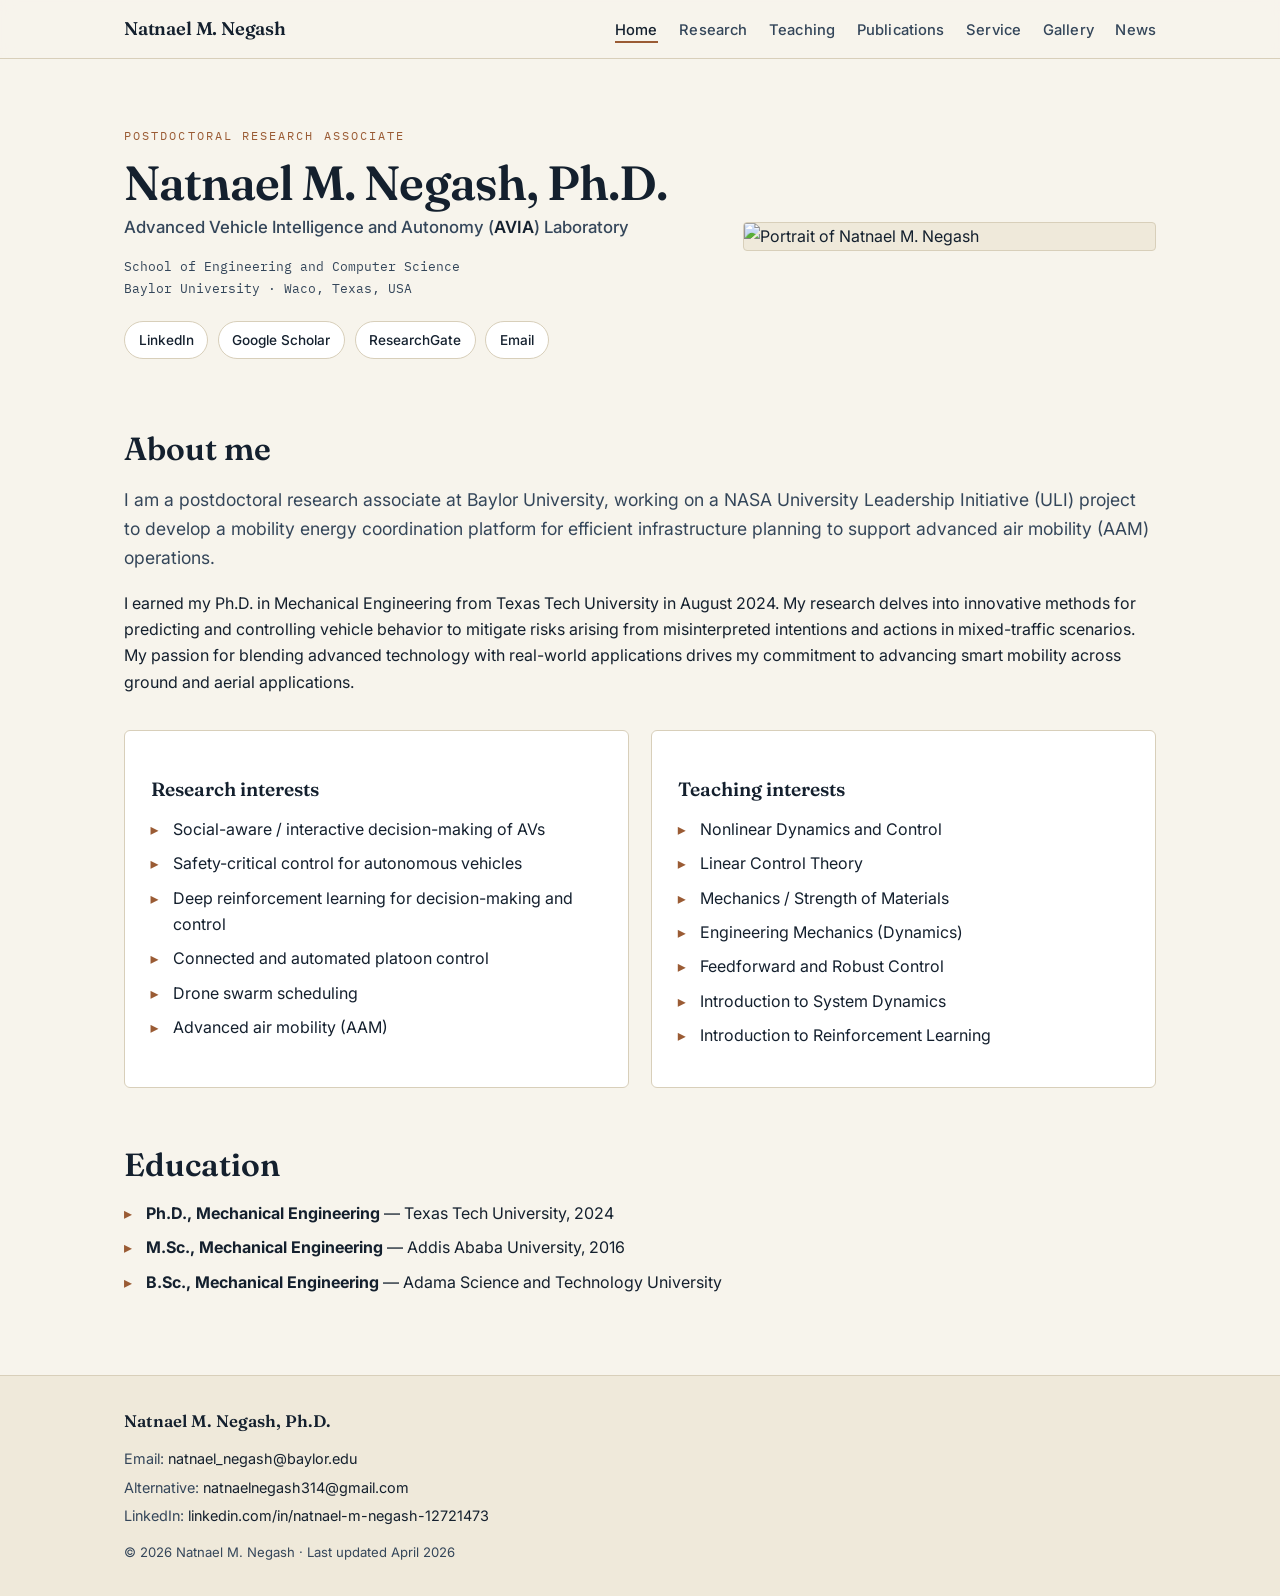
==== index.html @ 44848c96 "Add files via upload" ====
<!DOCTYPE html>
<html lang="en">
<head>
  <meta charset="UTF-8" />
  <meta name="viewport" content="width=device-width, initial-scale=1.0" />
  <title>Natnael M. Negash, Ph.D.</title>
  <meta name="description" content="Natnael M. Negash, Ph.D. — Postdoctoral Research Associate at Baylor University. Autonomous vehicles, safety-critical control, and advanced air mobility." />
  <link rel="preconnect" href="https://fonts.googleapis.com" />
  <link rel="preconnect" href="https://fonts.gstatic.com" crossorigin />
  <link href="https://fonts.googleapis.com/css2?family=Fraunces:opsz,wght@9..144,400;9..144,600&family=Inter:wght@400;500;600&family=IBM+Plex+Mono:wght@400;600&display=swap" rel="stylesheet" />
  <link rel="stylesheet" href="style.css" />
</head>
<body data-page="index.html">

  <main>
    <section class="hero">
      <div>
        <p class="eyebrow">Postdoctoral Research Associate</p>
        <h1>Natnael M. Negash, Ph.D.</h1>
        <p class="role">Advanced Vehicle Intelligence and Autonomy (<strong>AVIA</strong>) Laboratory</p>
        <p class="affil">
          School of Engineering and Computer Science<br />
          Baylor University · Waco, Texas, USA
        </p>
        <div class="social">
          <a href="https://www.linkedin.com/in/natnael-m-negash-12721473/" target="_blank" rel="noopener">LinkedIn</a>
          <a href="https://scholar.google.com/citations?hl=en&user=de8_IgUAAAAJ" target="_blank" rel="noopener">Google Scholar</a>
          <a href="https://www.researchgate.net/profile/Natnael-Negash" target="_blank" rel="noopener">ResearchGate</a>
          <a href="mailto:natnael_negash@baylor.edu">Email</a>
        </div>
      </div>
      <img class="hero-portrait"
        src="https://lh3.googleusercontent.com/sitesv/[base64]w1280"
        alt="Portrait of Natnael M. Negash" />
    </section>

    <section>
      <h2>About me</h2>
      <p class="lead">
        I am a postdoctoral research associate at Baylor University, working on a NASA University
        Leadership Initiative (ULI) project to develop a mobility energy coordination platform for
        efficient infrastructure planning to support advanced air mobility (AAM) operations.
      </p>
      <p>
        I earned my Ph.D. in Mechanical Engineering from Texas Tech University in August 2024. My
        research delves into innovative methods for predicting and controlling vehicle behavior to
        mitigate risks arising from misinterpreted intentions and actions in mixed-traffic scenarios.
        My passion for blending advanced technology with real-world applications drives my commitment
        to advancing smart mobility across ground and aerial applications.
      </p>
    </section>

    <section class="two-col">
      <div class="panel">
        <h3>Research interests</h3>
        <ul class="tick">
          <li>Social-aware / interactive decision-making of AVs</li>
          <li>Safety-critical control for autonomous vehicles</li>
          <li>Deep reinforcement learning for decision-making and control</li>
          <li>Connected and automated platoon control</li>
          <li>Drone swarm scheduling</li>
          <li>Advanced air mobility (AAM)</li>
        </ul>
      </div>
      <div class="panel">
        <h3>Teaching interests</h3>
        <ul class="tick">
          <li>Nonlinear Dynamics and Control</li>
          <li>Linear Control Theory</li>
          <li>Mechanics / Strength of Materials</li>
          <li>Engineering Mechanics (Dynamics)</li>
          <li>Feedforward and Robust Control</li>
          <li>Introduction to System Dynamics</li>
          <li>Introduction to Reinforcement Learning</li>
        </ul>
      </div>
    </section>

    <section>
      <h2>Education</h2>
      <ul class="tick">
        <li><strong>Ph.D., Mechanical Engineering</strong> — Texas Tech University, 2024</li>
        <li><strong>M.Sc., Mechanical Engineering</strong> — Addis Ababa University, 2016</li>
        <li><strong>B.Sc., Mechanical Engineering</strong> — Adama Science and Technology University</li>
      </ul>
    </section>
  </main>

  <script src="nav.js"></script>
</body>
</html>
---- style.css ----
/* ============================================================
   Natnael M. Negash — academic personal site
   Palette: ink navy, parchment, oxidized-copper accent
   Type: Fraunces (display serif) + Inter (body) + IBM Plex Mono (data)
   ============================================================ */

:root {
  --ink:      #14202e;   /* deep navy ink */
  --ink-soft: #34465a;   /* secondary text */
  --paper:    #f7f4ec;   /* warm parchment */
  --paper-2:  #efe9da;   /* slightly deeper panel */
  --line:     #d8cfba;   /* hairline */
  --copper:   #9a5b34;   /* oxidized copper accent */
  --copper-2: #b87a4e;   /* lighter copper for hover */
  --white:    #ffffff;
  --maxw: 1080px;
}

* { box-sizing: border-box; }

html { scroll-behavior: smooth; }

body {
  margin: 0;
  font-family: "Inter", system-ui, -apple-system, sans-serif;
  color: var(--ink);
  background: var(--paper);
  line-height: 1.65;
  -webkit-font-smoothing: antialiased;
}

a { color: var(--copper); text-decoration: none; }
a:hover { color: var(--copper-2); text-decoration: underline; }

img { max-width: 100%; height: auto; display: block; }

/* ---------- Header / nav ---------- */
.site-header {
  position: sticky;
  top: 0;
  z-index: 50;
  background: rgba(247,244,236,0.92);
  backdrop-filter: blur(8px);
  border-bottom: 1px solid var(--line);
}
.nav-inner {
  max-width: var(--maxw);
  margin: 0 auto;
  padding: 0.85rem 1.5rem;
  display: flex;
  align-items: center;
  justify-content: space-between;
  gap: 1rem;
}
.brand {
  font-family: "Fraunces", Georgia, serif;
  font-weight: 600;
  font-size: 1.15rem;
  letter-spacing: -0.01em;
  color: var(--ink);
}
.brand:hover { text-decoration: none; color: var(--copper); }
.nav-links {
  display: flex;
  gap: 1.35rem;
  list-style: none;
  margin: 0;
  padding: 0;
  flex-wrap: wrap;
}
.nav-links a {
  color: var(--ink-soft);
  font-size: 0.92rem;
  font-weight: 500;
  letter-spacing: 0.01em;
  padding-bottom: 2px;
  border-bottom: 2px solid transparent;
}
.nav-links a:hover { color: var(--ink); text-decoration: none; border-color: var(--copper); }
.nav-links a.active { color: var(--ink); border-color: var(--copper); }

/* hamburger for mobile */
.nav-toggle {
  display: none;
  background: none;
  border: 0;
  font-size: 1.5rem;
  color: var(--ink);
  cursor: pointer;
}

/* ---------- Layout ---------- */
main { max-width: var(--maxw); margin: 0 auto; padding: 2.5rem 1.5rem 4rem; }

.eyebrow {
  font-family: "IBM Plex Mono", monospace;
  text-transform: uppercase;
  letter-spacing: 0.18em;
  font-size: 0.72rem;
  color: var(--copper);
  margin-bottom: 0.6rem;
}

h1, h2, h3 { font-family: "Fraunces", Georgia, serif; color: var(--ink); line-height: 1.15; }
h1 { font-size: clamp(2rem, 5vw, 3rem); font-weight: 600; letter-spacing: -0.02em; margin: 0 0 0.5rem; }
h2 { font-size: clamp(1.5rem, 3.5vw, 2rem); font-weight: 600; margin: 2.5rem 0 1rem; }
h3 { font-size: 1.2rem; font-weight: 600; margin: 1.5rem 0 0.5rem; }

.page-title {
  border-bottom: 1px solid var(--line);
  padding-bottom: 1.2rem;
  margin-bottom: 2rem;
}

/* ---------- Hero (home) ---------- */
.hero {
  display: grid;
  grid-template-columns: 1.4fr 1fr;
  gap: 2.5rem;
  align-items: center;
  padding: 1rem 0 2rem;
}
.hero-portrait {
  border-radius: 4px;
  border: 1px solid var(--line);
  box-shadow: 0 18px 40px -24px rgba(20,32,46,0.55);
  background: var(--paper-2);
}
.hero h1 { margin-bottom: 0.25rem; }
.hero .role {
  font-size: 1.05rem;
  color: var(--ink-soft);
  font-weight: 500;
  margin: 0.15rem 0;
}
.hero .role strong { color: var(--ink); font-weight: 600; }
.affil {
  font-family: "IBM Plex Mono", monospace;
  font-size: 0.82rem;
  color: var(--ink-soft);
  margin-top: 0.9rem;
  line-height: 1.7;
}

.social {
  display: flex;
  gap: 0.6rem;
  margin-top: 1.3rem;
  flex-wrap: wrap;
}
.social a {
  display: inline-flex;
  align-items: center;
  gap: 0.4rem;
  border: 1px solid var(--line);
  background: var(--white);
  padding: 0.4rem 0.85rem;
  border-radius: 999px;
  font-size: 0.85rem;
  font-weight: 500;
  color: var(--ink);
}
.social a:hover { border-color: var(--copper); text-decoration: none; color: var(--copper); }

/* ---------- Cards / panels ---------- */
.lead {
  font-size: 1.1rem;
  color: var(--ink-soft);
}
.panel {
  background: var(--white);
  border: 1px solid var(--line);
  border-radius: 6px;
  padding: 1.4rem 1.6rem;
  margin: 1.2rem 0;
}

.two-col { display: grid; grid-template-columns: 1fr 1fr; gap: 1.4rem; }

ul.tick { list-style: none; padding-left: 0; }
ul.tick li {
  position: relative;
  padding-left: 1.4rem;
  margin-bottom: 0.5rem;
}
ul.tick li::before {
  content: "▸";
  position: absolute;
  left: 0;
  color: var(--copper);
}

/* ---------- Research blocks ---------- */
.research-block {
  display: grid;
  grid-template-columns: 1fr;
  gap: 0.6rem;
  margin: 2rem 0;
  padding-bottom: 2rem;
  border-bottom: 1px solid var(--line);
}
.research-block img {
  border-radius: 6px;
  border: 1px solid var(--line);
  margin-top: 0.8rem;
}

/* ---------- Publications ---------- */
.legend {
  font-family: "IBM Plex Mono", monospace;
  font-size: 0.78rem;
  color: var(--ink-soft);
  background: var(--paper-2);
  border: 1px solid var(--line);
  border-radius: 6px;
  padding: 0.7rem 1rem;
  margin-bottom: 1.5rem;
}
.pub-list { list-style: none; padding: 0; margin: 0; }
.pub-list li {
  display: grid;
  grid-template-columns: 3.2rem 1fr;
  gap: 1rem;
  padding: 0.9rem 0;
  border-bottom: 1px solid var(--line);
}
.pub-tag {
  font-family: "IBM Plex Mono", monospace;
  font-size: 0.78rem;
  font-weight: 600;
  color: var(--copper);
  padding-top: 0.15rem;
}
.pub-body { font-size: 0.96rem; }
.pub-award {
  display: inline-block;
  font-family: "IBM Plex Mono", monospace;
  font-size: 0.7rem;
  text-transform: uppercase;
  letter-spacing: 0.08em;
  color: var(--copper);
  border: 1px solid var(--copper);
  border-radius: 3px;
  padding: 0.05rem 0.4rem;
  margin-left: 0.3rem;
}

/* ---------- Timeline (news) ---------- */
.timeline { border-left: 2px solid var(--line); margin-left: 0.5rem; padding-left: 1.5rem; }
.timeline-item { position: relative; margin-bottom: 2rem; }
.timeline-item::before {
  content: "";
  position: absolute;
  left: -1.94rem;
  top: 0.45rem;
  width: 10px; height: 10px;
  background: var(--copper);
  border-radius: 50%;
  border: 2px solid var(--paper);
}
.timeline-item .date {
  font-family: "IBM Plex Mono", monospace;
  font-size: 0.78rem;
  color: var(--copper);
  letter-spacing: 0.04em;
}
.timeline-item img { border-radius: 6px; border: 1px solid var(--line); margin-top: 0.7rem; max-width: 420px; }

/* ---------- Gallery ---------- */
.gallery-grid {
  display: grid;
  grid-template-columns: repeat(auto-fill, minmax(220px, 1fr));
  gap: 1rem;
}
.gallery-grid img { border-radius: 6px; border: 1px solid var(--line); }

/* ---------- Empty state ---------- */
.empty {
  background: var(--paper-2);
  border: 1px dashed var(--line);
  border-radius: 6px;
  padding: 2rem;
  text-align: center;
  color: var(--ink-soft);
}

/* ---------- Footer ---------- */
.site-footer {
  border-top: 1px solid var(--line);
  background: var(--paper-2);
}
.footer-inner {
  max-width: var(--maxw);
  margin: 0 auto;
  padding: 2rem 1.5rem;
  font-size: 0.9rem;
  color: var(--ink-soft);
  display: grid;
  gap: 0.3rem;
}
.footer-inner a { color: var(--ink); }
.footer-inner .name { font-family: "Fraunces", serif; font-weight: 600; color: var(--ink); font-size: 1.05rem; margin-bottom: 0.4rem; }

/* ---------- Responsive ---------- */
@media (max-width: 760px) {
  .hero { grid-template-columns: 1fr; }
  .hero-portrait { max-width: 280px; }
  .two-col { grid-template-columns: 1fr; }
  .nav-links {
    display: none;
    position: absolute;
    top: 100%; left: 0; right: 0;
    background: var(--paper);
    border-bottom: 1px solid var(--line);
    flex-direction: column;
    gap: 0;
    padding: 0.5rem 1.5rem 1rem;
  }
  .nav-links.open { display: flex; }
  .nav-links a { padding: 0.6rem 0; border-bottom: 1px solid var(--line); }
  .nav-toggle { display: block; }
}

@media (prefers-reduced-motion: reduce) {
  html { scroll-behavior: auto; }
}
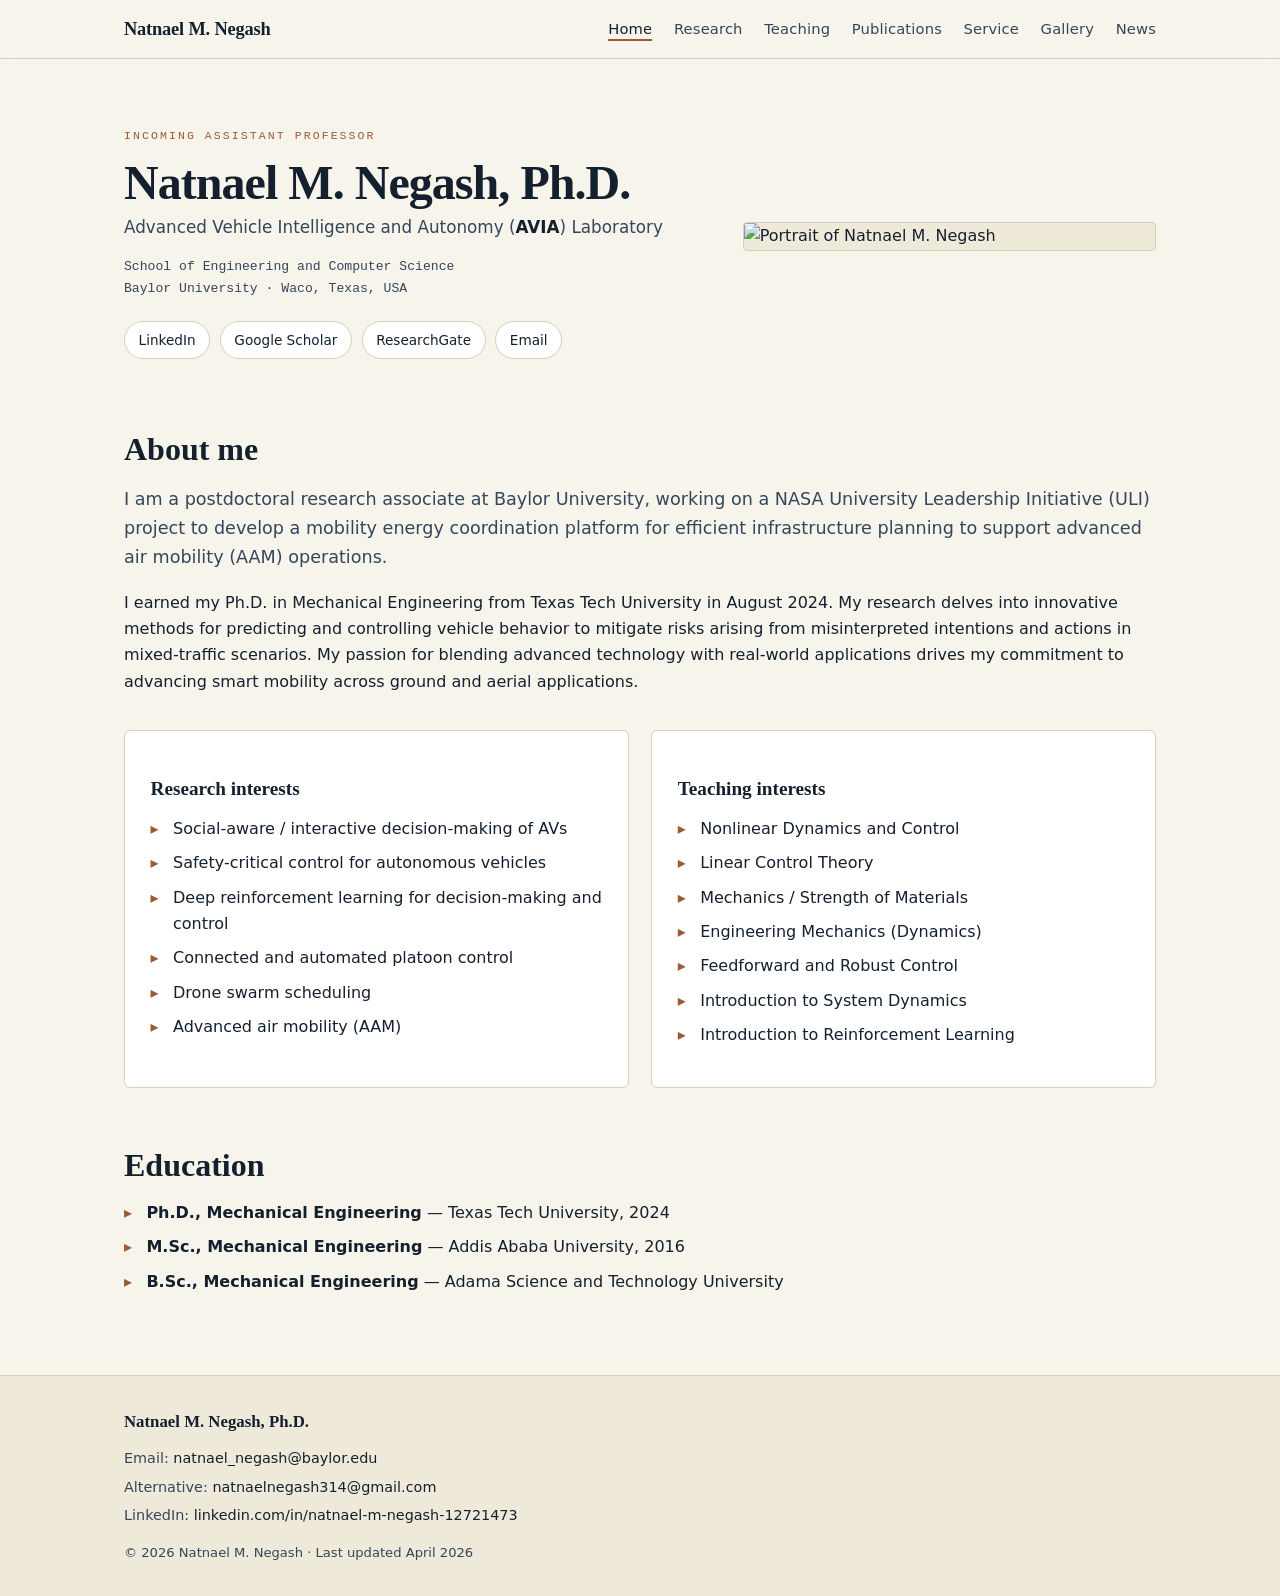
==== commit fee1aec8: "Update index.html" ====
--- a/index.html
+++ b/index.html
@@ -7,7 +7,7 @@
   <meta name="description" content="Natnael M. Negash, Ph.D. — Postdoctoral Research Associate at Baylor University. Autonomous vehicles, safety-critical control, and advanced air mobility." />
   <link rel="preconnect" href="https://fonts.googleapis.com" />
   <link rel="preconnect" href="https://fonts.gstatic.com" crossorigin />
-  <link href="https://fonts.googleapis.com/css2?family=Fraunces:opsz,wght@9..144,400;9..144,600&family=Inter:wght@400;500;600&family=IBM+Plex+Mono:wght@400;600&display=swap" rel="stylesheet" />
+  <link href="Nate Profile.jpg" />
   <link rel="stylesheet" href="style.css" />
 </head>
 <body data-page="index.html">
@@ -15,7 +15,7 @@
   <main>
     <section class="hero">
       <div>
-        <p class="eyebrow">Postdoctoral Research Associate</p>
+        <p class="eyebrow">Incoming Assistant Professor</p>
         <h1>Natnael M. Negash, Ph.D.</h1>
         <p class="role">Advanced Vehicle Intelligence and Autonomy (<strong>AVIA</strong>) Laboratory</p>
         <p class="affil">
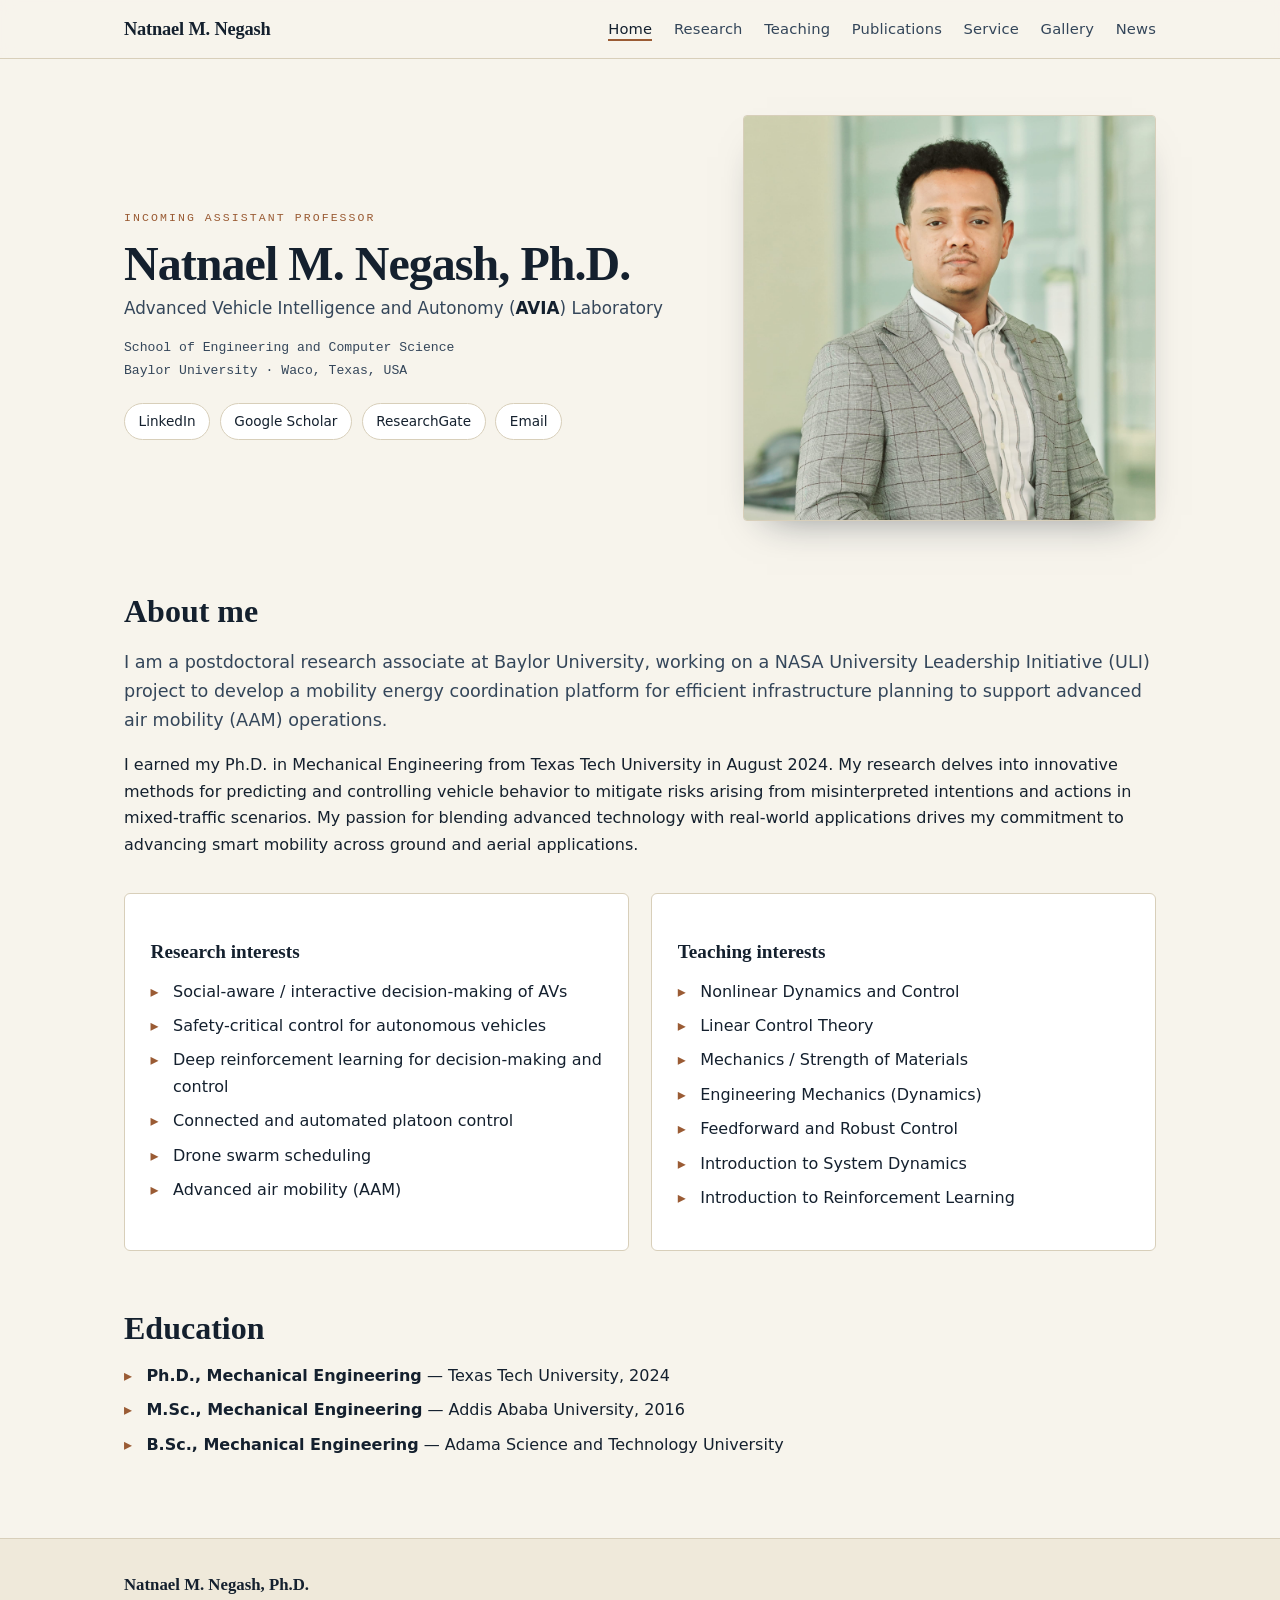
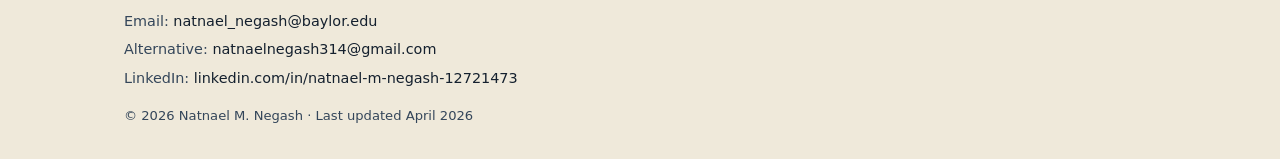
==== commit ef28a195: "Update index.html" ====
--- a/index.html
+++ b/index.html
@@ -23,14 +23,14 @@
           Baylor University · Waco, Texas, USA
         </p>
         <div class="social">
-          <a href="https://www.linkedin.com/in/natnael-m-negash-12721473/" target="_blank" rel="noopener">LinkedIn</a>
+          <a href="https://www.linkedin.com/in/natnael-m-negash-ph-d-12721473/" target="_blank" rel="noopener">LinkedIn</a>
           <a href="https://scholar.google.com/citations?hl=en&user=de8_IgUAAAAJ" target="_blank" rel="noopener">Google Scholar</a>
           <a href="https://www.researchgate.net/profile/Natnael-Negash" target="_blank" rel="noopener">ResearchGate</a>
           <a href="mailto:natnael_negash@baylor.edu">Email</a>
         </div>
       </div>
       <img class="hero-portrait"
-        src="https://lh3.googleusercontent.com/sitesv/[base64]w1280"
+        src="Nate Profile.jpg"
         alt="Portrait of Natnael M. Negash" />
     </section>
 
@@ -38,7 +38,7 @@
       <h2>About me</h2>
       <p class="lead">
         I am a postdoctoral research associate at Baylor University, working on a NASA University
-        Leadership Initiative (ULI) project to develop a mobility energy coordination platform for
+        Leadership Initiative (ULI) project to develop a mobility energy coordination platform for 
         efficient infrastructure planning to support advanced air mobility (AAM) operations.
       </p>
       <p>
